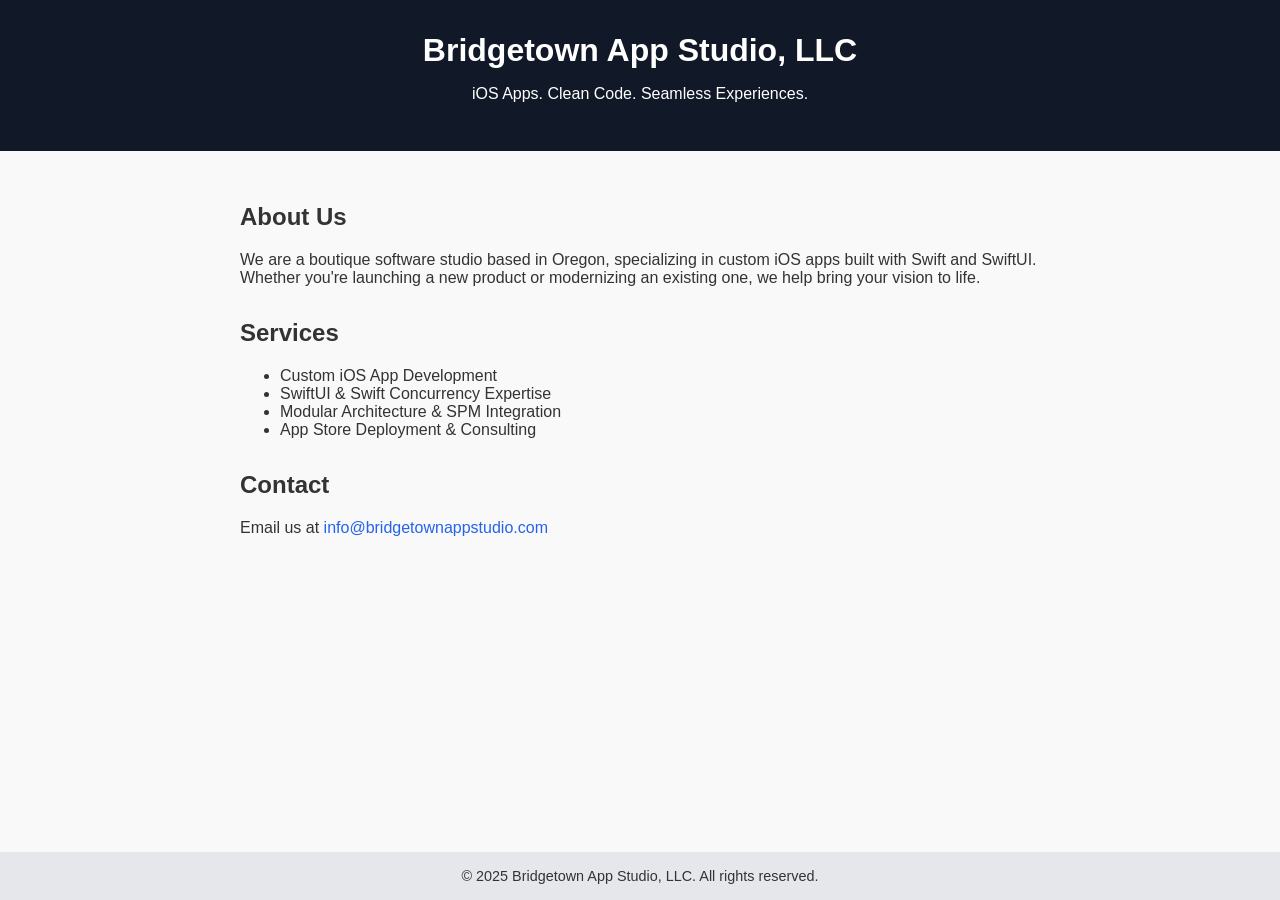
==== index.html @ f42e0892 "Update index.html" ====
<!DOCTYPE html>
<html lang="en">
<head>
  <meta charset="UTF-8" />
  <meta name="viewport" content="width=device-width, initial-scale=1.0"/>
  <title>Bridgetown App Studio</title>
  <style>
    body {
      margin: 0;
      font-family: -apple-system, BlinkMacSystemFont, "Segoe UI", Roboto, Oxygen, Ubuntu, Cantarell, "Open Sans", "Helvetica Neue", sans-serif;
      background: #f9f9f9;
      color: #333;
      display: flex;
      flex-direction: column;
      min-height: 100vh;
    }
    header {
      background: #111827;
      color: white;
      padding: 2rem 1rem;
      text-align: center;
    }
    header h1 {
      margin: 0;
      font-size: 2rem;
    }
    main {
      flex: 1;
      padding: 2rem 1rem;
      max-width: 800px;
      margin: auto;
    }
    section {
      margin-bottom: 2rem;
    }
    footer {
      text-align: center;
      padding: 1rem;
      background: #e5e7eb;
      font-size: 0.9rem;
    }
    a {
      color: #2563eb;
      text-decoration: none;
    }
    a:hover {
      text-decoration: underline;
    }
  </style>
</head>
<body>
  <header>
    <h1>Bridgetown App Studio, LLC</h1>
    <p>iOS Apps. Clean Code. Seamless Experiences.</p>
  </header>
  <main>
    <section>
      <h2>About Us</h2>
      <p>We are a boutique software studio based in Oregon, specializing in custom iOS apps built with Swift and SwiftUI. Whether you're launching a new product or modernizing an existing one, we help bring your vision to life.</p>
    </section>
    <section>
      <h2>Services</h2>
      <ul>
        <li>Custom iOS App Development</li>
        <li>SwiftUI & Swift Concurrency Expertise</li>
        <li>Modular Architecture & SPM Integration</li>
        <li>App Store Deployment & Consulting</li>
      </ul>
    </section>
    <section>
      <h2>Contact</h2>
      <p>Email us at <a href="mailto:info@bridgetownappstudio.com">info@bridgetownappstudio.com</a></p>
    </section>
  </main>
  <footer>
    &copy; 2025 Bridgetown App Studio, LLC. All rights reserved.
  </footer>
</body>
</html>
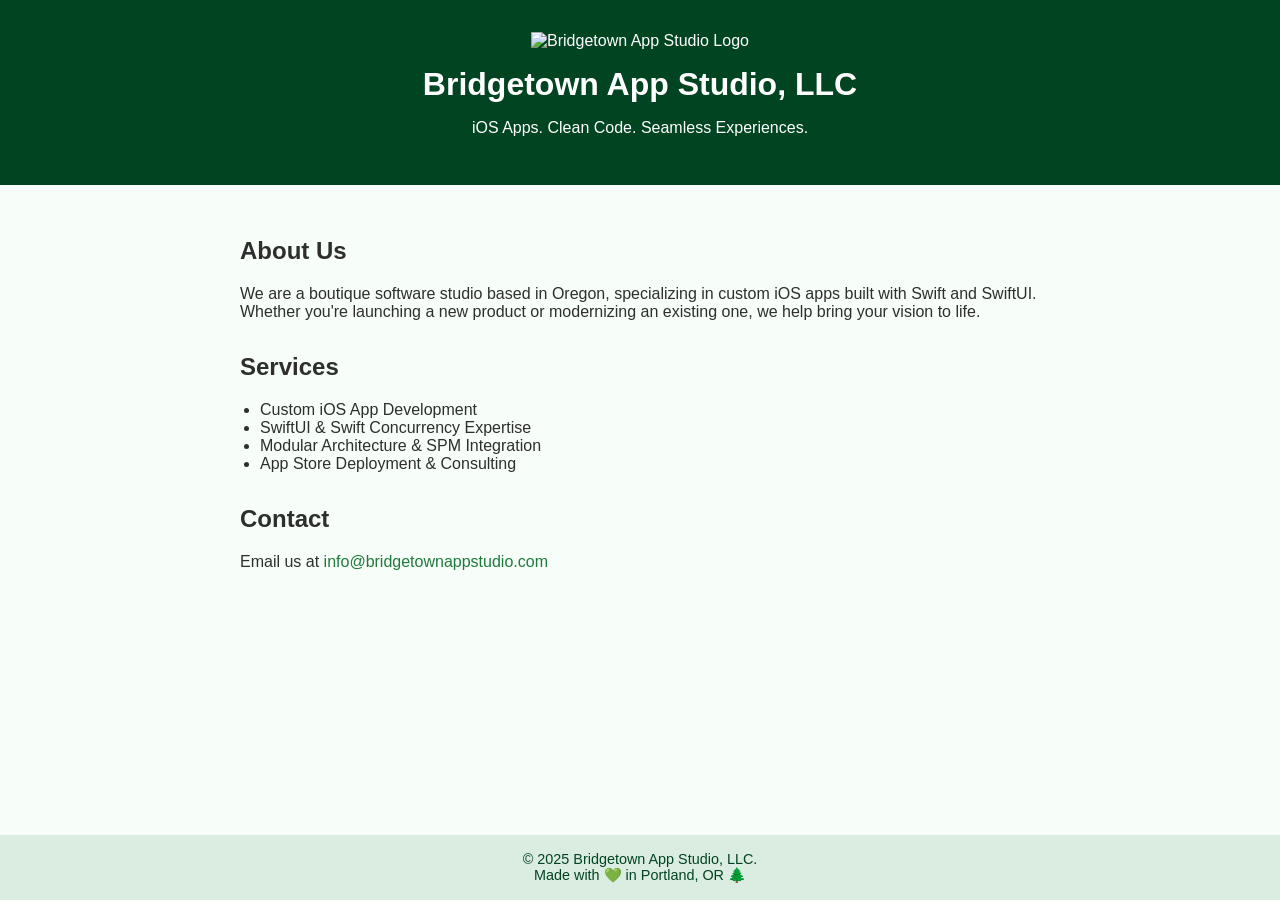
==== commit 8ff6502d: "Update index.html" ====
--- a/index.html
+++ b/index.html
@@ -5,44 +5,68 @@
   <meta name="viewport" content="width=device-width, initial-scale=1.0"/>
   <title>Bridgetown App Studio</title>
   <style>
+    :root {
+      --green-dark: #014421;
+      --green-light: #1f7a3d;
+      --text-color: #2e2e2e;
+      --bg-color: #f7fdf8;
+    }
+
     body {
       margin: 0;
       font-family: -apple-system, BlinkMacSystemFont, "Segoe UI", Roboto, Oxygen, Ubuntu, Cantarell, "Open Sans", "Helvetica Neue", sans-serif;
-      background: #f9f9f9;
-      color: #333;
+      background: var(--bg-color);
+      color: var(--text-color);
       display: flex;
       flex-direction: column;
       min-height: 100vh;
     }
+
     header {
-      background: #111827;
+      background: var(--green-dark);
       color: white;
       padding: 2rem 1rem;
       text-align: center;
     }
+
+    header img {
+      height: 64px;
+      margin-bottom: 1rem;
+    }
+
     header h1 {
       margin: 0;
       font-size: 2rem;
     }
+
     main {
       flex: 1;
       padding: 2rem 1rem;
       max-width: 800px;
       margin: auto;
     }
+
     section {
       margin-bottom: 2rem;
     }
+
+    ul {
+      padding-left: 1.25rem;
+    }
+
     footer {
       text-align: center;
       padding: 1rem;
-      background: #e5e7eb;
+      background: #dbece0;
       font-size: 0.9rem;
+      color: var(--green-dark);
     }
+
     a {
-      color: #2563eb;
+      color: var(--green-light);
       text-decoration: none;
     }
+
     a:hover {
       text-decoration: underline;
     }
@@ -50,14 +74,18 @@
 </head>
 <body>
   <header>
+    <!-- Replace logo.png with your actual file name -->
+    <img src="logo.png" alt="Bridgetown App Studio Logo" />
     <h1>Bridgetown App Studio, LLC</h1>
     <p>iOS Apps. Clean Code. Seamless Experiences.</p>
   </header>
+
   <main>
     <section>
       <h2>About Us</h2>
       <p>We are a boutique software studio based in Oregon, specializing in custom iOS apps built with Swift and SwiftUI. Whether you're launching a new product or modernizing an existing one, we help bring your vision to life.</p>
     </section>
+
     <section>
       <h2>Services</h2>
       <ul>
@@ -67,13 +95,16 @@
         <li>App Store Deployment & Consulting</li>
       </ul>
     </section>
+
     <section>
       <h2>Contact</h2>
       <p>Email us at <a href="mailto:info@bridgetownappstudio.com">info@bridgetownappstudio.com</a></p>
     </section>
   </main>
+
   <footer>
-    &copy; 2025 Bridgetown App Studio, LLC. All rights reserved.
+    &copy; 2025 Bridgetown App Studio, LLC.<br />
+    Made with 💚 in Portland, OR 🌲
   </footer>
 </body>
 </html>
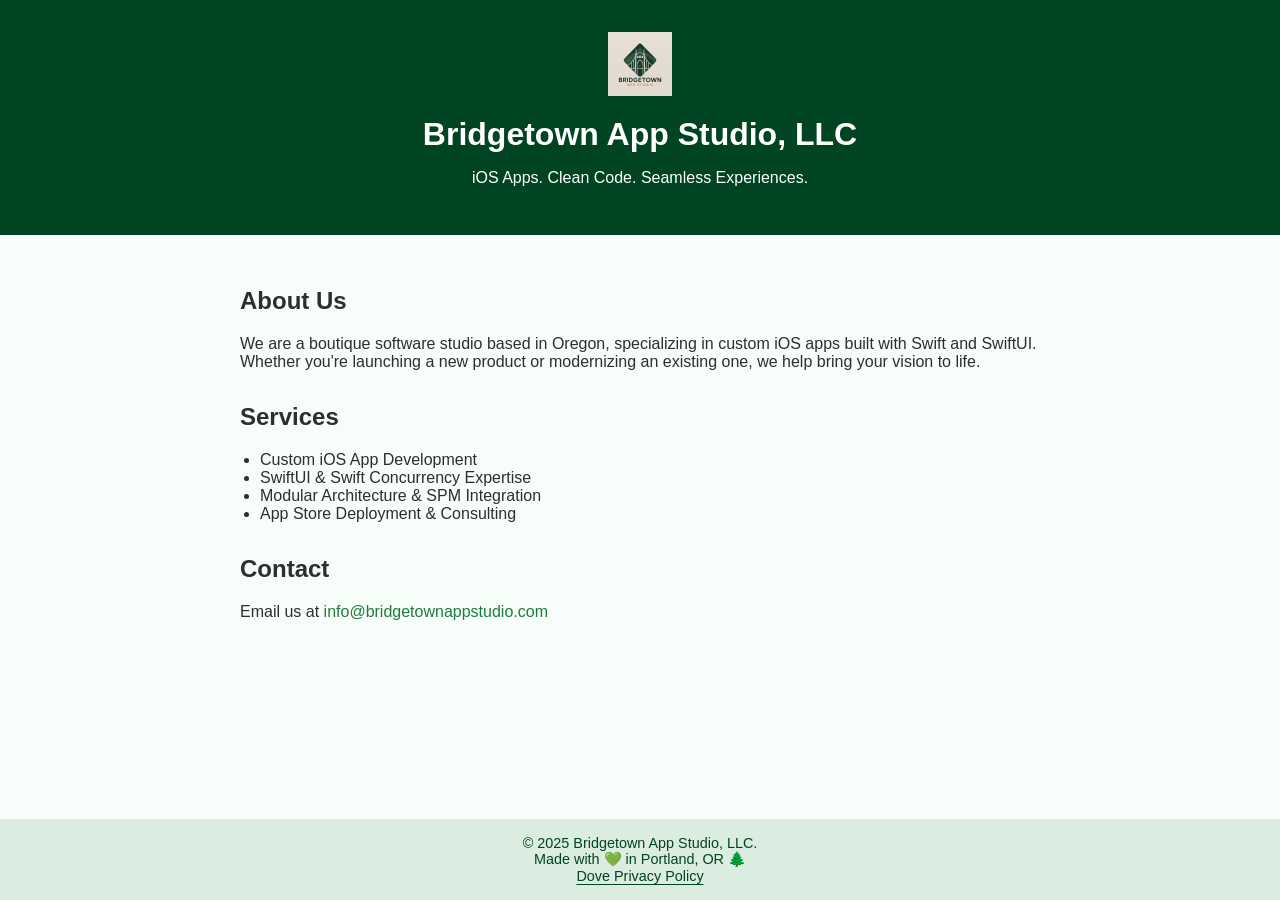
==== commit 341168b6: "Add Dove privacy policy" ====
--- a/index.html
+++ b/index.html
@@ -1,8 +1,9 @@
 <!DOCTYPE html>
 <html lang="en">
 <head>
-  <meta charset="UTF-8" />
-  <meta name="viewport" content="width=device-width, initial-scale=1.0"/>
+  <meta charset="UTF-8">
+  <meta name="viewport" content="width=device-width, initial-scale=1.0">
+  <link rel="icon" href="/logo.png">
   <title>Bridgetown App Studio</title>
   <style>
     :root {
@@ -70,12 +71,24 @@
     a:hover {
       text-decoration: underline;
     }
+
+    a:focus-visible {
+      outline: 3px solid #b8efc8;
+      outline-offset: 3px;
+      border-radius: 2px;
+    }
+
+    footer a {
+      color: var(--green-dark);
+      text-decoration: underline;
+      text-underline-offset: 0.18em;
+    }
   </style>
 </head>
 <body>
   <header>
     <!-- Replace logo.png with your actual file name -->
-    <img src="logo.png" alt="Bridgetown App Studio Logo" />
+    <img src="logo.png" alt="Bridgetown App Studio Logo">
     <h1>Bridgetown App Studio, LLC</h1>
     <p>iOS Apps. Clean Code. Seamless Experiences.</p>
   </header>
@@ -90,9 +103,9 @@
       <h2>Services</h2>
       <ul>
         <li>Custom iOS App Development</li>
-        <li>SwiftUI & Swift Concurrency Expertise</li>
-        <li>Modular Architecture & SPM Integration</li>
-        <li>App Store Deployment & Consulting</li>
+        <li>SwiftUI &amp; Swift Concurrency Expertise</li>
+        <li>Modular Architecture &amp; SPM Integration</li>
+        <li>App Store Deployment &amp; Consulting</li>
       </ul>
     </section>
 
@@ -103,8 +116,9 @@
   </main>
 
   <footer>
-    &copy; 2025 Bridgetown App Studio, LLC.<br />
-    Made with 💚 in Portland, OR 🌲
+    &copy; 2025 Bridgetown App Studio, LLC.<br>
+    Made with 💚 in Portland, OR 🌲<br>
+    <a href="/dove/privacy/">Dove Privacy Policy</a>
   </footer>
 </body>
 </html>
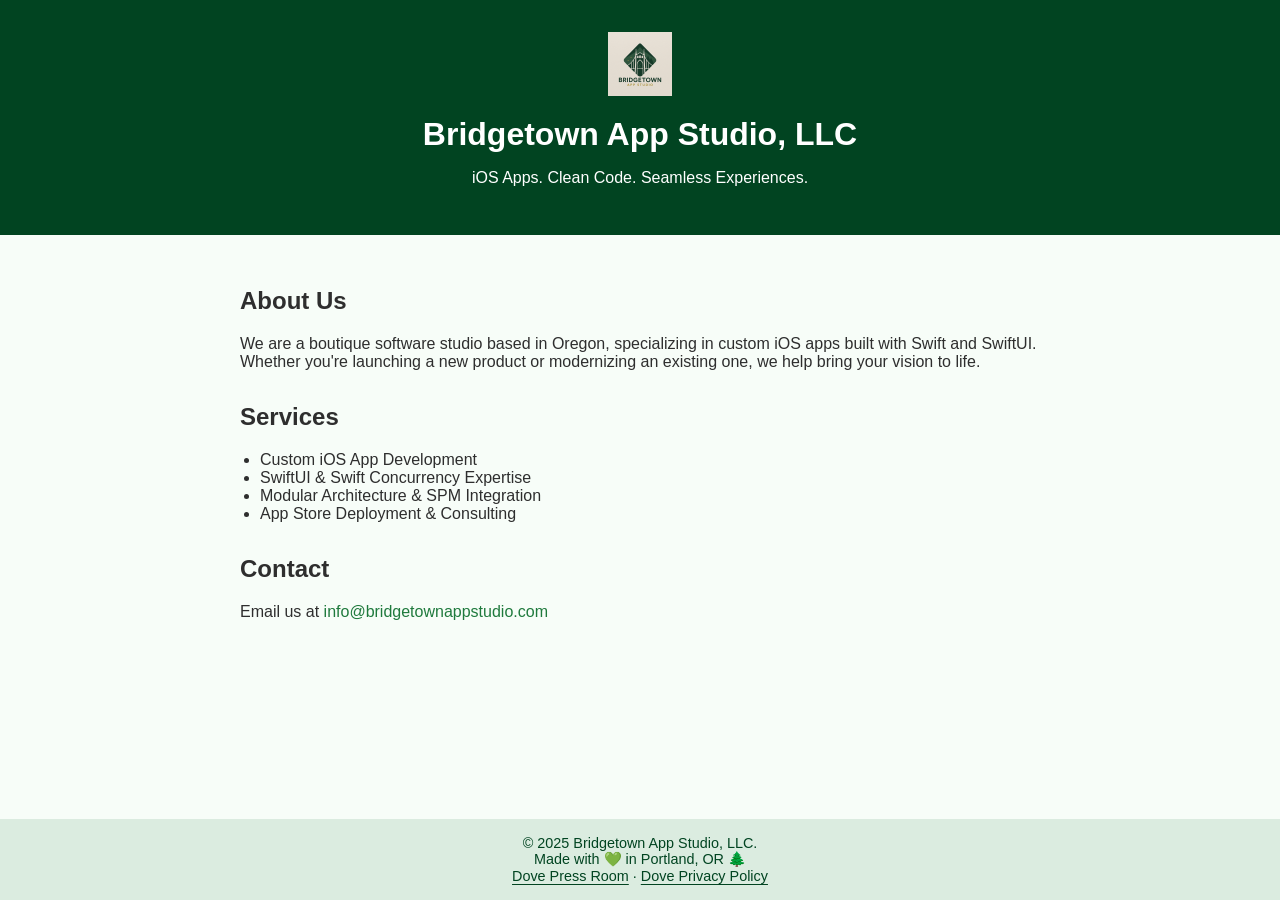
==== commit f12c80df: "Add Dove press room and public launch materials" ====
--- a/index.html
+++ b/index.html
@@ -118,6 +118,7 @@
   <footer>
     &copy; 2025 Bridgetown App Studio, LLC.<br>
     Made with 💚 in Portland, OR 🌲<br>
+    <a href="/dove/press/">Dove Press Room</a> ·
     <a href="/dove/privacy/">Dove Privacy Policy</a>
   </footer>
 </body>
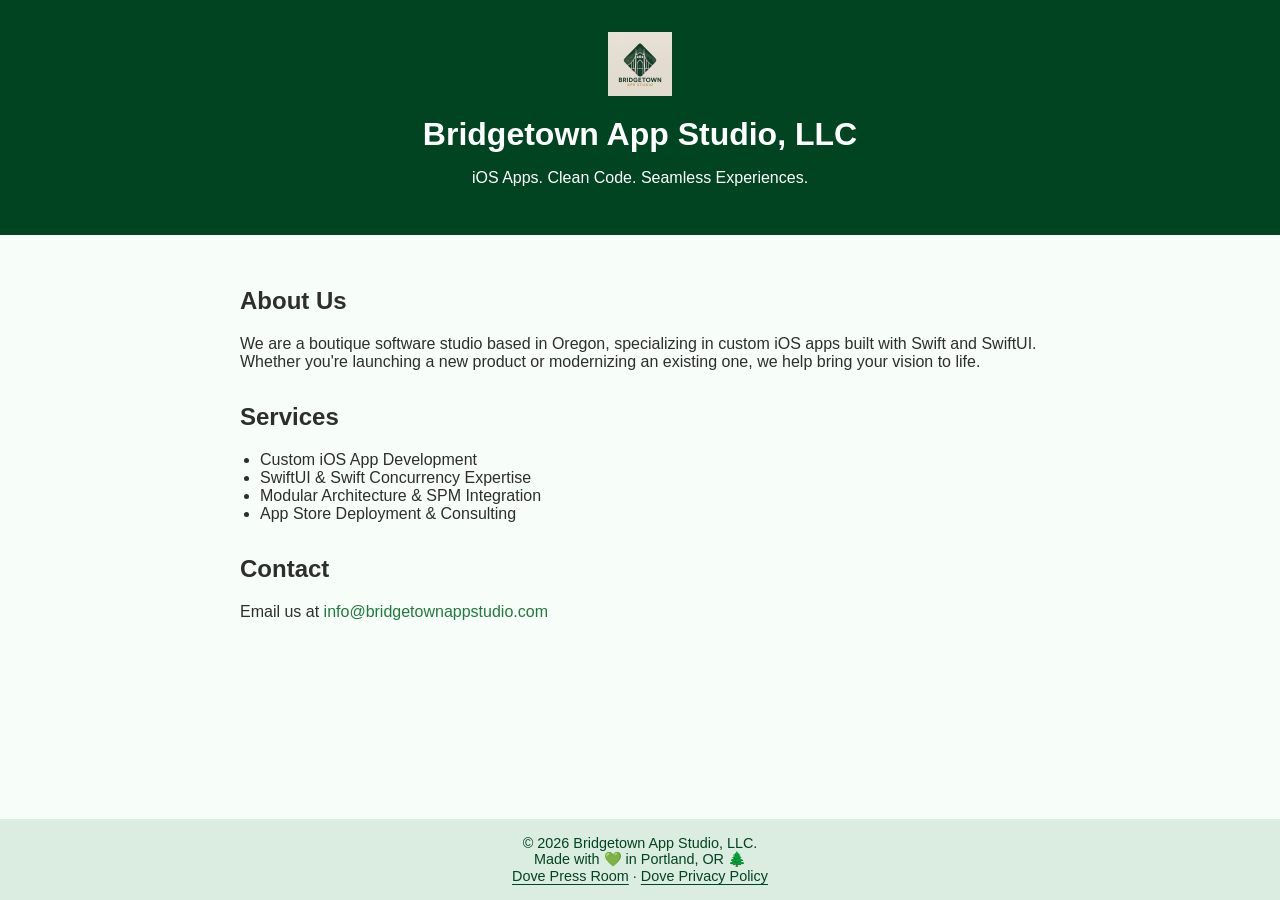
==== commit f85a5d92: "Update studio copyright footer to 2026" ====
--- a/index.html
+++ b/index.html
@@ -116,7 +116,7 @@
   </main>
 
   <footer>
-    &copy; 2025 Bridgetown App Studio, LLC.<br>
+    &copy; 2026 Bridgetown App Studio, LLC.<br>
     Made with 💚 in Portland, OR 🌲<br>
     <a href="/dove/press/">Dove Press Room</a> ·
     <a href="/dove/privacy/">Dove Privacy Policy</a>
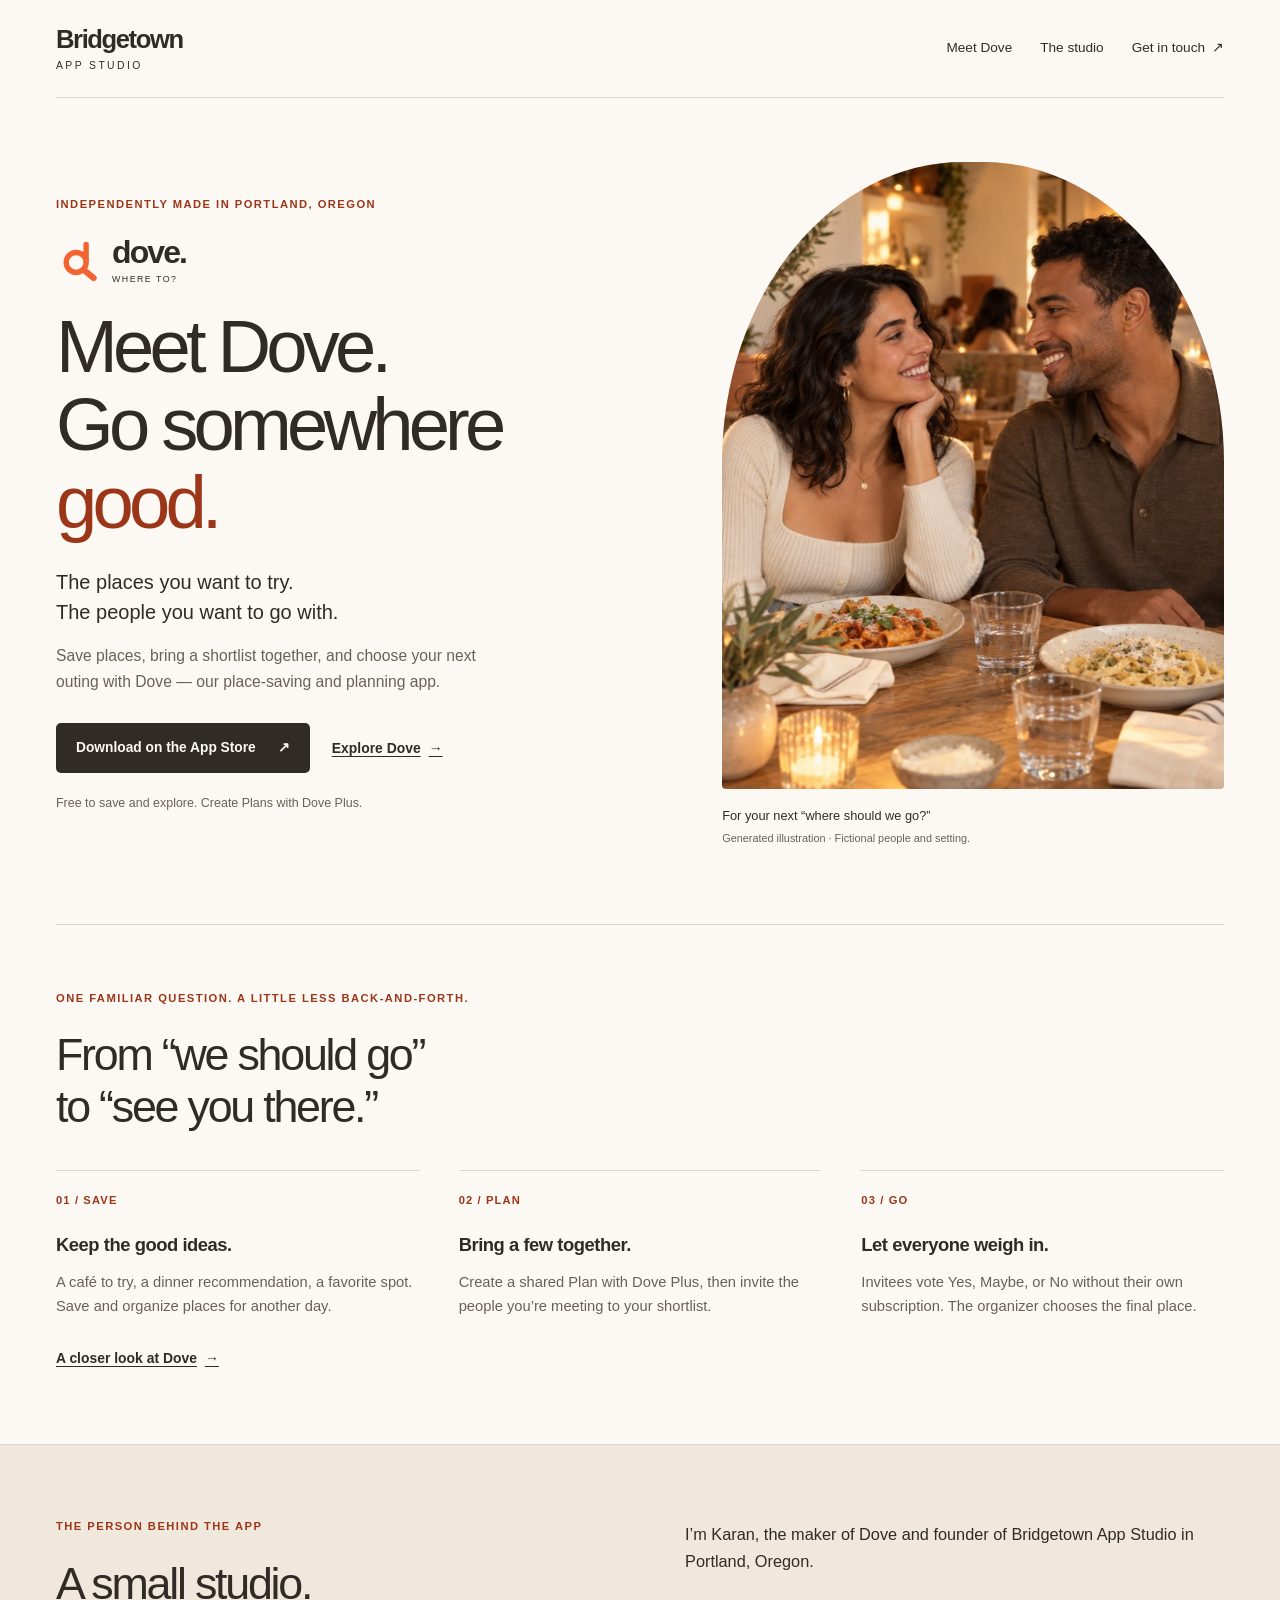
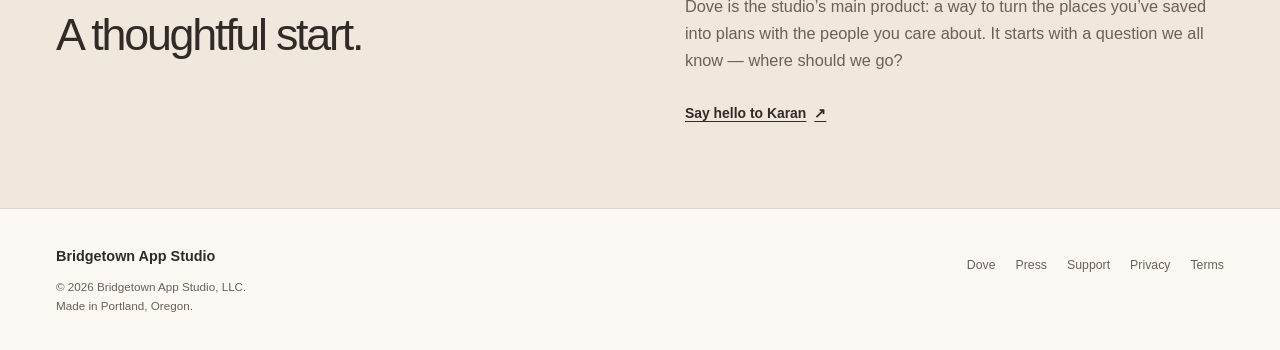
==== commit 7363e57e: "Center studio website on Dove and add product landing page" ====
--- a/index.html
+++ b/index.html
@@ -1,125 +1,52 @@
-<!DOCTYPE html>
+<!doctype html>
 <html lang="en">
 <head>
-  <meta charset="UTF-8">
-  <meta name="viewport" content="width=device-width, initial-scale=1.0">
-  <link rel="icon" href="/logo.png">
-  <title>Bridgetown App Studio</title>
-  <style>
-    :root {
-      --green-dark: #014421;
-      --green-light: #1f7a3d;
-      --text-color: #2e2e2e;
-      --bg-color: #f7fdf8;
-    }
-
-    body {
-      margin: 0;
-      font-family: -apple-system, BlinkMacSystemFont, "Segoe UI", Roboto, Oxygen, Ubuntu, Cantarell, "Open Sans", "Helvetica Neue", sans-serif;
-      background: var(--bg-color);
-      color: var(--text-color);
-      display: flex;
-      flex-direction: column;
-      min-height: 100vh;
-    }
-
-    header {
-      background: var(--green-dark);
-      color: white;
-      padding: 2rem 1rem;
-      text-align: center;
-    }
-
-    header img {
-      height: 64px;
-      margin-bottom: 1rem;
-    }
-
-    header h1 {
-      margin: 0;
-      font-size: 2rem;
-    }
-
-    main {
-      flex: 1;
-      padding: 2rem 1rem;
-      max-width: 800px;
-      margin: auto;
-    }
-
-    section {
-      margin-bottom: 2rem;
-    }
-
-    ul {
-      padding-left: 1.25rem;
-    }
-
-    footer {
-      text-align: center;
-      padding: 1rem;
-      background: #dbece0;
-      font-size: 0.9rem;
-      color: var(--green-dark);
-    }
-
-    a {
-      color: var(--green-light);
-      text-decoration: none;
-    }
-
-    a:hover {
-      text-decoration: underline;
-    }
-
-    a:focus-visible {
-      outline: 3px solid #b8efc8;
-      outline-offset: 3px;
-      border-radius: 2px;
-    }
-
-    footer a {
-      color: var(--green-dark);
-      text-decoration: underline;
-      text-underline-offset: 0.18em;
-    }
-  </style>
+  <meta charset="utf-8">
+  <meta name="viewport" content="width=device-width, initial-scale=1">
+  <meta name="description" content="Meet Dove, the place-saving and shared planning app from Karan at Bridgetown App Studio. Independently made in Portland, Oregon.">
+  <title>Bridgetown App Studio — Meet Dove</title>
+  <link rel="canonical" href="https://bridgetownappstudio.com/">
+  <meta property="og:type" content="website">
+  <meta property="og:title" content="Bridgetown App Studio — Meet Dove">
+  <meta property="og:description" content="Save the places. Make the plan. Meet Dove, independently made in Portland, Oregon.">
+  <meta property="og:url" content="https://bridgetownappstudio.com/">
+  <meta property="og:image" content="https://bridgetownappstudio.com/dove/press/assets/Dove-Header-v2.png">
+  <link rel="icon" href="/dove/assets/dove-mark.svg" type="image/svg+xml">
+  <link rel="stylesheet" href="/assets/site.css">
 </head>
 <body>
-  <header>
-    <!-- Replace logo.png with your actual file name -->
-    <img src="logo.png" alt="Bridgetown App Studio Logo">
-    <h1>Bridgetown App Studio, LLC</h1>
-    <p>iOS Apps. Clean Code. Seamless Experiences.</p>
+  <a class="skip-link" href="#main">Skip to content</a>
+  <header class="masthead wrap">
+    <a class="studio-brand" href="/" aria-label="Bridgetown App Studio home">Bridgetown<span>APP STUDIO</span></a>
+    <nav aria-label="Main navigation"><a href="/dove/">Meet Dove</a><a href="#studio">The studio</a><a href="mailto:info@bridgetownappstudio.com">Get in touch <span aria-hidden="true">↗</span></a></nav>
   </header>
-
-  <main>
-    <section>
-      <h2>About Us</h2>
-      <p>We are a boutique software studio based in Oregon, specializing in custom iOS apps built with Swift and SwiftUI. Whether you're launching a new product or modernizing an existing one, we help bring your vision to life.</p>
+  <main id="main" tabindex="-1">
+    <section class="hero wrap" aria-labelledby="hero-title">
+      <div class="hero-copy">
+        <p class="eyebrow">INDEPENDENTLY MADE IN PORTLAND, OREGON</p>
+        <a class="product-brand" href="/dove/" aria-label="Discover Dove"><img src="/dove/assets/dove-mark.svg" alt="" width="54" height="54"><span>dove.<small>WHERE TO?</small></span></a>
+        <h1 id="hero-title">Meet Dove.<br>Go somewhere<br><em>good.</em></h1>
+        <p class="lead">The places you want to try.<br>The people you want to go with.</p>
+        <p class="hero-description">Save places, bring a shortlist together, and choose your next outing with Dove — our place-saving and planning app.</p>
+        <div class="actions"><a class="button primary" href="https://apps.apple.com/us/app/dove-where-to/id6783623516">Download on the App Store <span aria-hidden="true">↗</span></a><a class="text-link" href="/dove/">Explore Dove <span aria-hidden="true">→</span></a></div>
+        <p class="fine-print">Free to save and explore. Create Plans with Dove Plus.</p>
+      </div>
+      <figure class="hero-art"><div class="photo-frame"><img src="/dove/assets/dining.jpg" alt="Illustration of a couple enjoying dinner together in a fictional restaurant." width="666" height="1000" fetchpriority="high"></div><figcaption>For your next “where should we go?”<span>Generated illustration · Fictional people and setting.</span></figcaption></figure>
     </section>
-
-    <section>
-      <h2>Services</h2>
-      <ul>
-        <li>Custom iOS App Development</li>
-        <li>SwiftUI &amp; Swift Concurrency Expertise</li>
-        <li>Modular Architecture &amp; SPM Integration</li>
-        <li>App Store Deployment &amp; Consulting</li>
-      </ul>
+    <section class="product-overview wrap" aria-labelledby="product-title">
+      <div class="section-heading"><p class="eyebrow">ONE FAMILIAR QUESTION. A LITTLE LESS BACK-AND-FORTH.</p><h2 id="product-title">From “we should go”<br>to “see you there.”</h2></div>
+      <ol class="steps">
+        <li><span class="step-number">01 / SAVE</span><h3>Keep the good ideas.</h3><p>A café to try, a dinner recommendation, a favorite spot. Save and organize places for another day.</p></li>
+        <li><span class="step-number">02 / PLAN</span><h3>Bring a few together.</h3><p>Create a shared Plan with Dove Plus, then invite the people you’re meeting to your shortlist.</p></li>
+        <li><span class="step-number">03 / GO</span><h3>Let everyone weigh in.</h3><p>Invitees vote Yes, Maybe, or No without their own subscription. The organizer chooses the final place.</p></li>
+      </ol>
+      <a class="text-link" href="/dove/">A closer look at Dove <span aria-hidden="true">→</span></a>
     </section>
-
-    <section>
-      <h2>Contact</h2>
-      <p>Email us at <a href="mailto:info@bridgetownappstudio.com">info@bridgetownappstudio.com</a></p>
-    </section>
+    <section id="studio" class="studio-section" aria-labelledby="studio-title"><div class="wrap studio-grid">
+      <div><p class="eyebrow">THE PERSON BEHIND THE APP</p><h2 id="studio-title">A small studio.<br>A thoughtful start.</h2></div>
+      <div class="studio-copy"><p>I’m Karan, the maker of Dove and founder of Bridgetown App Studio in Portland, Oregon.</p><p>Dove is the studio’s main product: a way to turn the places you’ve saved into plans with the people you care about. It starts with a question we all know — where should we go?</p><a class="text-link" href="mailto:info@bridgetownappstudio.com">Say hello to Karan <span aria-hidden="true">↗</span></a></div>
+    </div></section>
   </main>
-
-  <footer>
-    &copy; 2026 Bridgetown App Studio, LLC.<br>
-    Made with 💚 in Portland, OR 🌲<br>
-    <a href="/dove/press/">Dove Press Room</a> ·
-    <a href="/dove/privacy/">Dove Privacy Policy</a>
-  </footer>
+  <footer class="site-footer wrap"><div><a class="footer-studio" href="/">Bridgetown App Studio</a><p>© 2026 Bridgetown App Studio, LLC.<br>Made in Portland, Oregon.</p></div><nav aria-label="Footer navigation"><a href="/dove/">Dove</a><a href="/dove/press/">Press</a><a href="/dove/support/">Support</a><a href="/dove/privacy/">Privacy</a><a href="/dove/terms/">Terms</a></nav></footer>
 </body>
 </html>
--- a/assets/site.css
+++ b/assets/site.css
@@ -0,0 +1,158 @@
+:root {
+  color-scheme: light;
+  --cream: #fcf9f4;
+  --paper: #fffdfa;
+  --orange: #f26432;
+  --rust: #9c3618;
+  --ink: #302b27;
+  --muted: #6a6058;
+  --line: #ded6cc;
+  --peach: #f5e4d8;
+}
+
+* { box-sizing: border-box; }
+html { scroll-behavior: smooth; scroll-padding-top: 2rem; }
+body {
+  margin: 0;
+  background: var(--cream);
+  color: var(--ink);
+  font-family: "Avenir Next", Avenir, -apple-system, BlinkMacSystemFont, "Segoe UI", sans-serif;
+  font-size: 1rem;
+  line-height: 1.65;
+  -webkit-font-smoothing: antialiased;
+}
+h1, h2, h3, p, figure { margin: 0; }
+a { color: inherit; text-underline-offset: .25em; }
+a:hover { text-decoration-thickness: 2px; }
+a:focus-visible { outline: 3px solid var(--rust); outline-offset: 5px; border-radius: 2px; }
+img { display: block; max-width: 100%; height: auto; }
+main:focus { outline: none; }
+.wrap { width: min(1200px, calc(100% - 112px)); margin-inline: auto; }
+.skip-link { position: fixed; top: -100px; left: 16px; z-index: 20; padding: 12px 18px; background: var(--paper); }
+.skip-link:focus { top: 12px; }
+
+.masthead { display: flex; align-items: center; justify-content: space-between; gap: 24px; padding-block: 25px; border-bottom: 1px solid var(--line); }
+.studio-brand { font-size: 1.6rem; font-weight: 600; line-height: 1.1; letter-spacing: -.055em; text-decoration: none; }
+.studio-brand span { display: block; margin-top: 7px; font-size: .65rem; letter-spacing: .23em; font-weight: 500; }
+nav { display: flex; align-items: center; flex-wrap: wrap; gap: 28px; }
+nav a { display: inline-flex; align-items: center; min-height: 44px; gap: 7px; font-size: .85rem; text-decoration: none; }
+nav a:hover { text-decoration: underline; }
+.product-brand { display: inline-flex; align-items: center; gap: 8px; text-decoration: none; }
+.product-brand img { width: 48px; }
+.product-brand > span { font-size: 2rem; font-weight: 600; line-height: 1; letter-spacing: -.06em; }
+.product-brand small { display: block; margin-top: 7px; font-size: .55rem; font-weight: 500; letter-spacing: .17em; }
+
+.hero { display: grid; grid-template-columns: 1.2fr 1fr; align-items: center; gap: 64px; padding-block: 64px 76px; }
+.eyebrow { margin-bottom: 22px; font-size: .7rem; font-weight: 700; letter-spacing: .13em; color: var(--rust); }
+.hero .product-brand { margin-bottom: 24px; }
+h1 { font-size: clamp(3.5rem, 5.8vw, 5.4rem); font-weight: 500; line-height: 1.05; letter-spacing: -.065em; }
+h1 em { color: var(--rust); font-style: normal; }
+.lead { max-width: 490px; margin-top: 25px; font-size: 1.25rem; line-height: 1.5; }
+.hero-description { max-width: 465px; margin-top: 16px; color: var(--muted); font-size: .98rem; }
+.actions { display: flex; align-items: center; flex-wrap: wrap; gap: 22px; margin-top: 29px; }
+.button { display: inline-flex; align-items: center; justify-content: center; gap: 22px; min-height: 50px; padding: 13px 20px; border-radius: 5px; font-size: .86rem; font-weight: 600; text-decoration: none; text-align: center; }
+.primary { color: var(--cream); background: var(--ink); }
+.primary:hover { background: var(--rust); }
+.text-link { display: inline-flex; align-items: center; gap: 8px; min-height: 44px; font-size: .87rem; font-weight: 600; }
+.fine-print { margin-top: 20px; font-size: .78rem; color: var(--muted); }
+.pronunciation { margin-top: 12px; font-size: .75rem; color: var(--muted); }
+.photo-frame { overflow: hidden; aspect-ratio: 4 / 5; border-radius: 48% 48% 4px 4px; background: var(--peach); }
+.photo-frame img { width: 100%; height: 100%; object-fit: cover; object-position: 50% 40%; }
+.hero-art figcaption { margin-top: 16px; font-size: .8rem; }
+.hero-art figcaption span { display: block; margin-top: 4px; color: var(--muted); font-size: .68rem; }
+
+h2 { font-size: clamp(2rem, 3.5vw, 3.1rem); font-weight: 500; line-height: 1.15; letter-spacing: -.05em; }
+h3 { font-size: 1.15rem; font-weight: 600; line-height: 1.4; letter-spacing: -.025em; }
+.product-overview { padding-block: 64px; border-top: 1px solid var(--line); }
+.section-heading > p:not(.eyebrow) { max-width: 530px; margin-top: 22px; color: var(--muted); }
+.steps { display: grid; grid-template-columns: repeat(3, minmax(0, 1fr)); gap: 40px; margin: 38px 0 18px; padding: 0; list-style: none; }
+.steps li { padding-top: 20px; border-top: 1px solid var(--line); }
+.step-number { display: block; margin-bottom: 22px; color: var(--rust); font-size: .7rem; font-weight: 600; letter-spacing: .1em; }
+.steps h3 { margin-bottom: 12px; }
+.steps p { color: var(--muted); font-size: .92rem; }
+.studio-section { padding-block: 72px; background: #f0e8dd; border-block: 1px solid var(--line); }
+.studio-grid { display: grid; grid-template-columns: 1fr 1fr; gap: 90px; }
+.studio-copy { padding-top: 4px; font-size: 1.02rem; }
+.studio-copy p + p { margin-top: 18px; color: var(--muted); }
+.studio-copy .text-link { margin-top: 18px; }
+
+.product-hero h1 { font-size: clamp(3.3rem, 5.3vw, 5rem); }
+.product-art { margin-block: 0 64px; }
+.product-art > img { width: 100%; border: 1px solid var(--line); border-radius: 6px; }
+.product-art figcaption { max-width: 800px; margin-top: 14px; color: var(--muted); font-size: .73rem; }
+.plus-section { padding-block: 64px; border-block: 1px solid var(--line); }
+.access-grid { display: grid; grid-template-columns: 1fr 1fr; gap: 24px; margin-top: 36px; }
+.access-option { padding: 32px; border: 1px solid var(--line); border-radius: 6px; background: var(--paper); }
+.access-option .eyebrow { margin-bottom: 14px; }
+.access-option h3 { font-size: 1.4rem; font-weight: 500; }
+.access-option ul { padding-left: 20px; margin-block: 24px; }
+.access-option li + li { margin-top: 10px; }
+.access-option > p:last-child { color: var(--muted); font-size: .86rem; }
+.plus-option { background: var(--peach); border-top: 3px solid var(--orange); padding-top: 30px; }
+.subscription-note { max-width: 880px; margin-top: 24px; font-size: .8rem; color: var(--muted); }
+.details-section { display: grid; grid-template-columns: .9fr 1.1fr; gap: 80px; padding-block: 72px; }
+.details-list { margin: 0; }
+.details-list > div { padding-bottom: 24px; }
+.details-list > div + div { padding-top: 24px; border-top: 1px solid var(--line); }
+.details-list dt { font-size: 1.05rem; font-weight: 600; margin-bottom: 10px; letter-spacing: -.02em; }
+.details-list dd { margin: 0; color: var(--muted); font-size: .92rem; }
+.download-section { padding-block: 64px; background: var(--peach); border-block: 1px solid var(--line); text-align: center; }
+.download-section p:not(.eyebrow) { margin-block: 20px 26px; }
+.site-footer { display: flex; justify-content: space-between; gap: 30px; padding-block: 34px; color: var(--muted); }
+.footer-studio { font-size: .9rem; font-weight: 600; color: var(--ink); text-decoration: none; }
+.site-footer p { margin-top: 8px; font-size: .73rem; }
+.site-footer nav { align-content: start; gap: 20px; }
+.site-footer nav a { font-size: .77rem; }
+
+@media (max-width: 1000px) {
+  .wrap { width: calc(100% - 64px); }
+  .hero { gap: 36px; padding-top: 48px; }
+  .steps { gap: 25px; }
+  .studio-grid, .details-section { gap: 45px; }
+  .actions { gap: 12px; }
+  .site-footer { flex-wrap: wrap; }
+}
+@media (max-width: 720px) {
+  .wrap { width: calc(100% - 40px); }
+  .masthead { align-items: flex-start; flex-wrap: wrap; gap: 18px; padding-block: 20px 14px; }
+  .masthead nav { width: 100%; gap: 12px 24px; justify-content: space-between; }
+  nav a { font-size: .8rem; }
+  .hero { grid-template-columns: 1fr; gap: 32px; padding-block: 40px 48px; }
+  h1 { font-size: clamp(3rem, 11vw, 4.6rem); }
+  .product-hero h1 { font-size: clamp(2.75rem, 10.4vw, 4.6rem); }
+  .eyebrow { font-size: .65rem; margin-bottom: 20px; }
+  .hero .product-brand { margin-bottom: 20px; }
+  .lead { font-size: 1.15rem; }
+  .hero-description { font-size: .95rem; }
+  .hero-art { width: 100%; max-width: 460px; justify-self: center; }
+  .photo-frame { aspect-ratio: 1; }
+  .photo-frame img { object-position: 50% 37%; }
+  .product-overview, .plus-section { padding-block: 46px; }
+  .steps { grid-template-columns: 1fr; gap: 28px; margin-top: 30px; }
+  .step-number { margin-bottom: 12px; }
+  .steps h3 { margin-bottom: 8px; }
+  .studio-section { padding-block: 46px; }
+  .studio-grid, .details-section { grid-template-columns: 1fr; gap: 28px; }
+  .studio-copy { font-size: .96rem; }
+  .product-art { margin-bottom: 42px; }
+  .access-grid { grid-template-columns: 1fr; gap: 18px; }
+  .access-option { padding: 25px; }
+  .plus-option { padding-top: 23px; }
+  .details-section { padding-block: 46px; }
+  .details-list > div:last-child { padding-bottom: 0; }
+  .download-section { padding-block: 48px; }
+  .site-footer { flex-direction: column; gap: 16px; padding-block: 28px; }
+  .site-footer nav { gap: 8px 20px; }
+}
+@media (prefers-reduced-motion: reduce) {
+  html { scroll-behavior: auto; }
+}
+@media print {
+  body { background: white; }
+  .skip-link, .masthead nav, .actions, .download-section, .site-footer nav { display: none; }
+  .wrap { width: 100%; }
+  .hero { padding-block: 20px; }
+  .hero-art { max-width: 250px; }
+  .product-overview, .plus-section, .studio-section, .details-section { padding-block: 25px; }
+  .steps li, .access-option { break-inside: avoid; }
+}
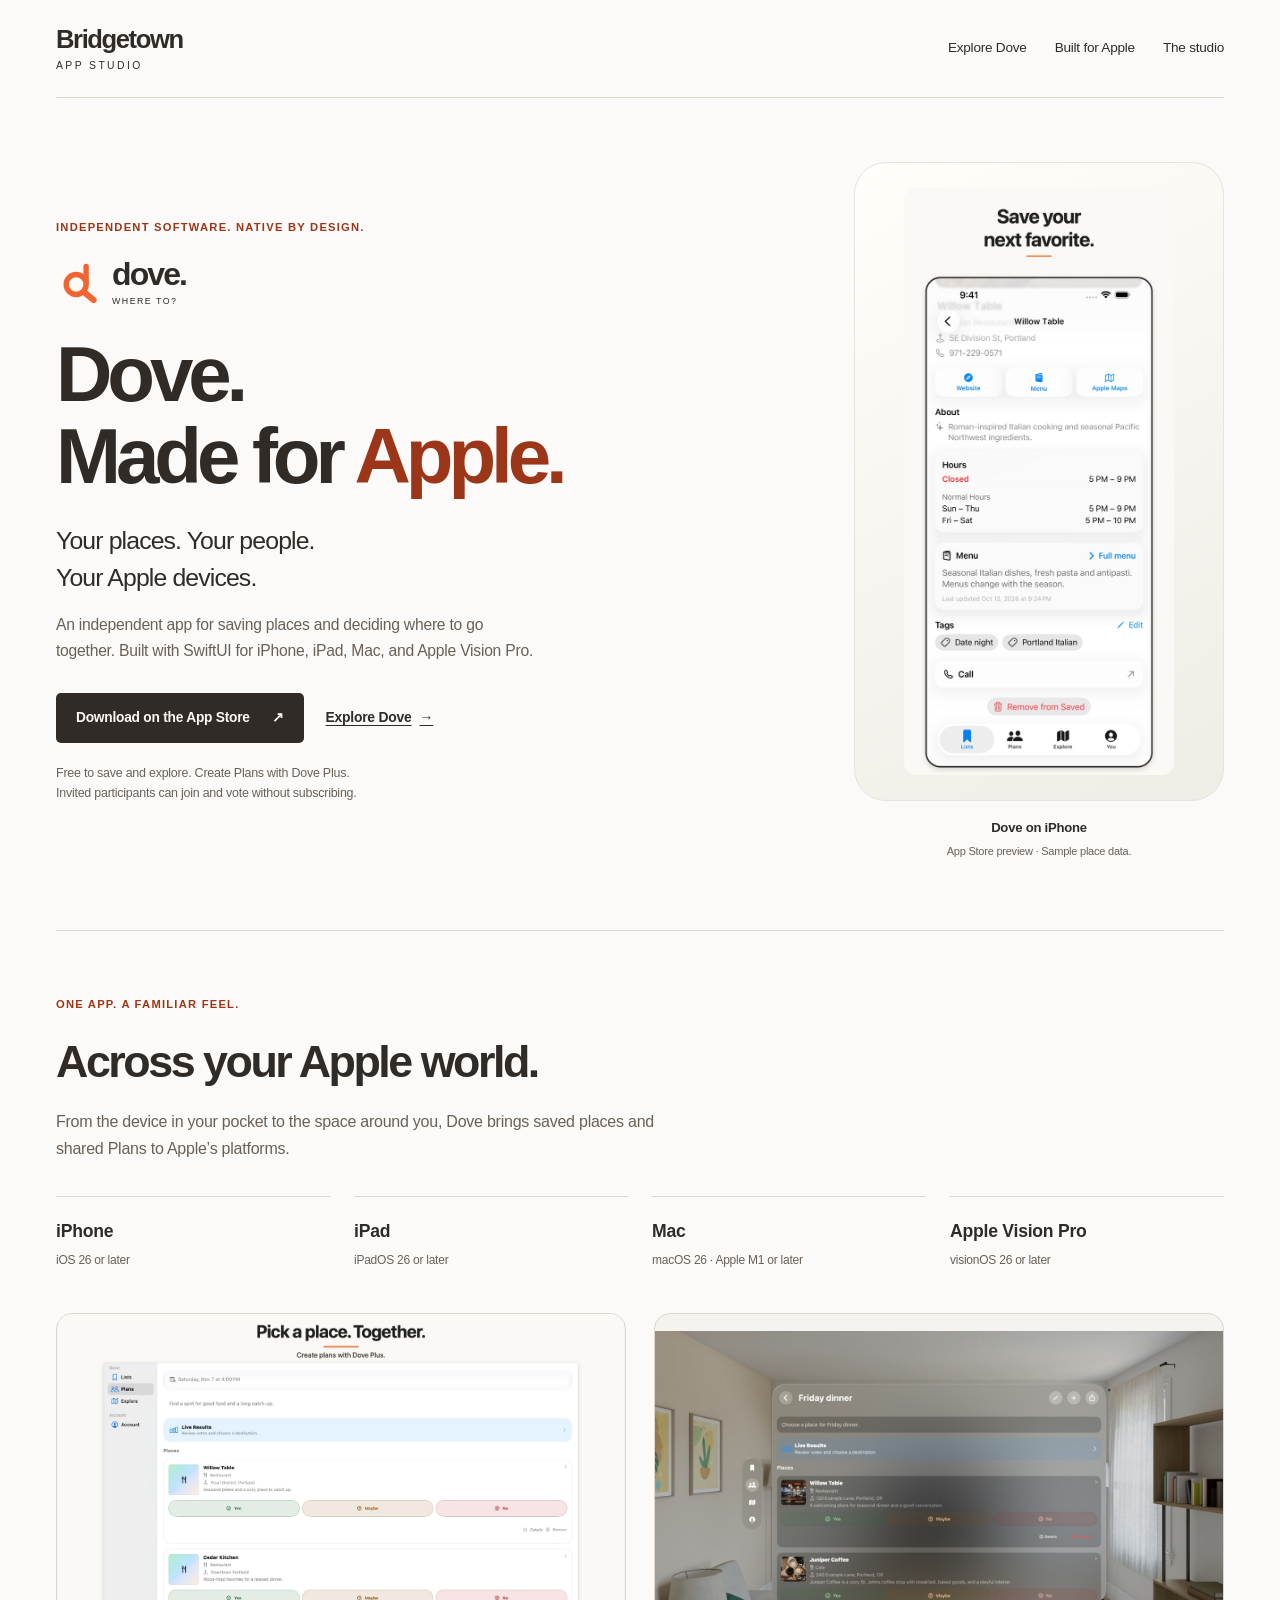
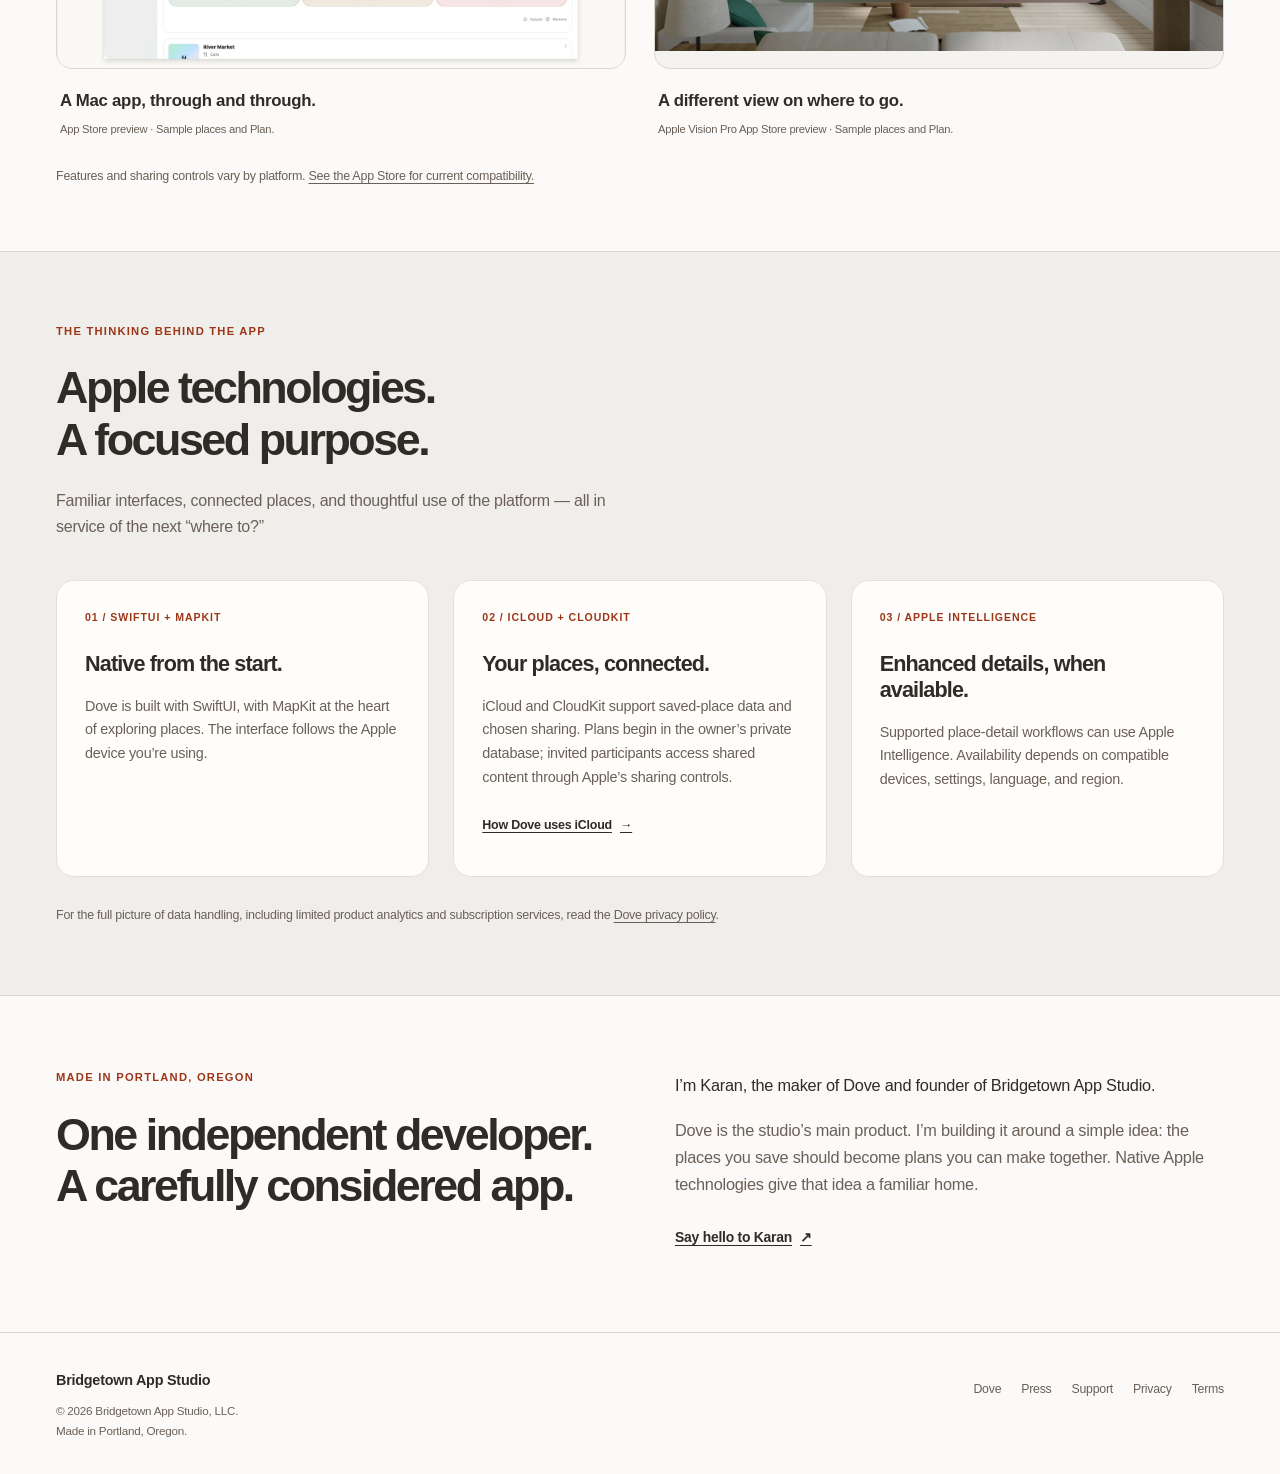
==== commit 8d4fe207: "Give studio homepage a native Apple product and platform story" ====
--- a/index.html
+++ b/index.html
@@ -3,48 +3,69 @@
 <head>
   <meta charset="utf-8">
   <meta name="viewport" content="width=device-width, initial-scale=1">
-  <meta name="description" content="Meet Dove, the place-saving and shared planning app from Karan at Bridgetown App Studio. Independently made in Portland, Oregon.">
-  <title>Bridgetown App Studio — Meet Dove</title>
+  <meta name="description" content="Dove, independently made by Karan at Bridgetown App Studio. A SwiftUI app for saving places and planning together on iPhone, iPad, Mac, and Apple Vision Pro.">
+  <title>Bridgetown App Studio — Dove, made for Apple</title>
   <link rel="canonical" href="https://bridgetownappstudio.com/">
   <meta property="og:type" content="website">
-  <meta property="og:title" content="Bridgetown App Studio — Meet Dove">
-  <meta property="og:description" content="Save the places. Make the plan. Meet Dove, independently made in Portland, Oregon.">
+  <meta property="og:title" content="Bridgetown App Studio — Dove, made for Apple">
+  <meta property="og:description" content="Independent software. Native by design. Meet Dove for iPhone, iPad, Mac, and Apple Vision Pro.">
   <meta property="og:url" content="https://bridgetownappstudio.com/">
-  <meta property="og:image" content="https://bridgetownappstudio.com/dove/press/assets/Dove-Header-v2.png">
+  <meta property="og:image" content="https://bridgetownappstudio.com/assets/dove/mac-app-store.jpg">
   <link rel="icon" href="/dove/assets/dove-mark.svg" type="image/svg+xml">
   <link rel="stylesheet" href="/assets/site.css">
+  <link rel="stylesheet" href="/assets/studio.css">
 </head>
-<body>
+<body class="studio-home">
   <a class="skip-link" href="#main">Skip to content</a>
   <header class="masthead wrap">
     <a class="studio-brand" href="/" aria-label="Bridgetown App Studio home">Bridgetown<span>APP STUDIO</span></a>
-    <nav aria-label="Main navigation"><a href="/dove/">Meet Dove</a><a href="#studio">The studio</a><a href="mailto:info@bridgetownappstudio.com">Get in touch <span aria-hidden="true">↗</span></a></nav>
+    <nav aria-label="Main navigation"><a href="/dove/">Explore Dove</a><a href="#built-for-apple">Built for Apple</a><a href="#studio">The studio</a></nav>
   </header>
   <main id="main" tabindex="-1">
-    <section class="hero wrap" aria-labelledby="hero-title">
-      <div class="hero-copy">
-        <p class="eyebrow">INDEPENDENTLY MADE IN PORTLAND, OREGON</p>
+    <section class="studio-product-hero wrap" aria-labelledby="hero-title">
+      <div class="studio-product-copy">
+        <p class="eyebrow">INDEPENDENT SOFTWARE. NATIVE BY DESIGN.</p>
         <a class="product-brand" href="/dove/" aria-label="Discover Dove"><img src="/dove/assets/dove-mark.svg" alt="" width="54" height="54"><span>dove.<small>WHERE TO?</small></span></a>
-        <h1 id="hero-title">Meet Dove.<br>Go somewhere<br><em>good.</em></h1>
-        <p class="lead">The places you want to try.<br>The people you want to go with.</p>
-        <p class="hero-description">Save places, bring a shortlist together, and choose your next outing with Dove — our place-saving and planning app.</p>
+        <h1 id="hero-title">Dove.<br>Made for <em>Apple.</em></h1>
+        <p class="lead">Your places. Your people.<br>Your Apple devices.</p>
+        <p class="hero-description">An independent app for saving places and deciding where to go together. Built with SwiftUI for iPhone, iPad, Mac, and Apple Vision Pro.</p>
         <div class="actions"><a class="button primary" href="https://apps.apple.com/us/app/dove-where-to/id6783623516">Download on the App Store <span aria-hidden="true">↗</span></a><a class="text-link" href="/dove/">Explore Dove <span aria-hidden="true">→</span></a></div>
-        <p class="fine-print">Free to save and explore. Create Plans with Dove Plus.</p>
+        <p class="fine-print">Free to save and explore. Create Plans with Dove Plus.<br>Invited participants can join and vote without subscribing.</p>
       </div>
-      <figure class="hero-art"><div class="photo-frame"><img src="/dove/assets/dining.jpg" alt="Illustration of a couple enjoying dinner together in a fictional restaurant." width="666" height="1000" fetchpriority="high"></div><figcaption>For your next “where should we go?”<span>Generated illustration · Fictional people and setting.</span></figcaption></figure>
+      <figure class="studio-app-preview">
+        <div class="preview-surface"><img src="/assets/dove/phone-app-store.jpg" alt="Dove App Store preview on iPhone: a saved place with website, menu, Apple Maps, hours, and tags." width="604" height="1313" fetchpriority="high"></div>
+        <figcaption>Dove on iPhone <span>App Store preview · Sample place data.</span></figcaption>
+      </figure>
     </section>
-    <section class="product-overview wrap" aria-labelledby="product-title">
-      <div class="section-heading"><p class="eyebrow">ONE FAMILIAR QUESTION. A LITTLE LESS BACK-AND-FORTH.</p><h2 id="product-title">From “we should go”<br>to “see you there.”</h2></div>
-      <ol class="steps">
-        <li><span class="step-number">01 / SAVE</span><h3>Keep the good ideas.</h3><p>A café to try, a dinner recommendation, a favorite spot. Save and organize places for another day.</p></li>
-        <li><span class="step-number">02 / PLAN</span><h3>Bring a few together.</h3><p>Create a shared Plan with Dove Plus, then invite the people you’re meeting to your shortlist.</p></li>
-        <li><span class="step-number">03 / GO</span><h3>Let everyone weigh in.</h3><p>Invitees vote Yes, Maybe, or No without their own subscription. The organizer chooses the final place.</p></li>
-      </ol>
-      <a class="text-link" href="/dove/">A closer look at Dove <span aria-hidden="true">→</span></a>
+
+    <section class="platform-section wrap" aria-labelledby="platform-title">
+      <div class="platform-intro"><p class="eyebrow">ONE APP. A FAMILIAR FEEL.</p><h2 id="platform-title">Across your Apple world.</h2><p>From the device in your pocket to the space around you, Dove brings saved places and shared Plans to Apple’s platforms.</p></div>
+      <ul class="platform-list" aria-label="Platform requirements">
+        <li><strong>iPhone</strong><span>iOS 26 or later</span></li>
+        <li><strong>iPad</strong><span>iPadOS 26 or later</span></li>
+        <li><strong>Mac</strong><span>macOS 26 · Apple M1 or later</span></li>
+        <li><strong>Apple Vision Pro</strong><span>visionOS 26 or later</span></li>
+      </ul>
+      <div class="platform-previews">
+        <figure><img src="/assets/dove/mac-app-store.jpg" alt="Dove App Store preview on Mac: a shared Plan in a sidebar-based window, with Yes, Maybe, and No responses for sample places." width="1400" height="875" loading="lazy"><figcaption><strong>A Mac app, through and through.</strong><span>App Store preview · Sample places and Plan.</span></figcaption></figure>
+        <figure><img src="/assets/dove/vision-app-store.jpg" alt="Dove App Store preview on Apple Vision Pro: a shared Plan in a floating window in a room, showing sample places and voting controls." width="1400" height="788" loading="lazy"><figcaption><strong>A different view on where to go.</strong><span>Apple Vision Pro App Store preview · Sample places and Plan.</span></figcaption></figure>
+      </div>
+      <p class="platform-note">Features and sharing controls vary by platform. <a href="https://apps.apple.com/us/app/dove-where-to/id6783623516">See the App Store for current compatibility.</a></p>
     </section>
+
+    <section id="built-for-apple" class="technology-section" aria-labelledby="technology-title"><div class="wrap">
+      <div class="technology-heading"><p class="eyebrow">THE THINKING BEHIND THE APP</p><h2 id="technology-title">Apple technologies.<br>A focused purpose.</h2><p>Familiar interfaces, connected places, and thoughtful use of the platform — all in service of the next “where to?”</p></div>
+      <div class="technology-grid">
+        <article class="technology-card"><span class="technology-label">01 / SWIFTUI + MAPKIT</span><h3>Native from the start.</h3><p>Dove is built with SwiftUI, with MapKit at the heart of exploring places. The interface follows the Apple device you’re using.</p></article>
+        <article class="technology-card"><span class="technology-label">02 / ICLOUD + CLOUDKIT</span><h3>Your places, connected.</h3><p>iCloud and CloudKit support saved-place data and chosen sharing. Plans begin in the owner’s private database; invited participants access shared content through Apple’s sharing controls.</p><a class="text-link" href="/dove/privacy/#icloud">How Dove uses iCloud <span aria-hidden="true">→</span></a></article>
+        <article class="technology-card"><span class="technology-label">03 / APPLE INTELLIGENCE</span><h3>Enhanced details, when available.</h3><p>Supported place-detail workflows can use Apple Intelligence. Availability depends on compatible devices, settings, language, and region.</p></article>
+      </div>
+      <p class="technology-note">For the full picture of data handling, including limited product analytics and subscription services, read the <a href="/dove/privacy/">Dove privacy policy</a>.</p>
+    </div></section>
+
     <section id="studio" class="studio-section" aria-labelledby="studio-title"><div class="wrap studio-grid">
-      <div><p class="eyebrow">THE PERSON BEHIND THE APP</p><h2 id="studio-title">A small studio.<br>A thoughtful start.</h2></div>
-      <div class="studio-copy"><p>I’m Karan, the maker of Dove and founder of Bridgetown App Studio in Portland, Oregon.</p><p>Dove is the studio’s main product: a way to turn the places you’ve saved into plans with the people you care about. It starts with a question we all know — where should we go?</p><a class="text-link" href="mailto:info@bridgetownappstudio.com">Say hello to Karan <span aria-hidden="true">↗</span></a></div>
+      <div><p class="eyebrow">MADE IN PORTLAND, OREGON</p><h2 id="studio-title">One independent developer.<br>A carefully considered app.</h2></div>
+      <div class="studio-copy"><p>I’m Karan, the maker of Dove and founder of Bridgetown App Studio.</p><p>Dove is the studio’s main product. I’m building it around a simple idea: the places you save should become plans you can make together. Native Apple technologies give that idea a familiar home.</p><a class="text-link" href="mailto:info@bridgetownappstudio.com">Say hello to Karan <span aria-hidden="true">↗</span></a></div>
     </div></section>
   </main>
   <footer class="site-footer wrap"><div><a class="footer-studio" href="/">Bridgetown App Studio</a><p>© 2026 Bridgetown App Studio, LLC.<br>Made in Portland, Oregon.</p></div><nav aria-label="Footer navigation"><a href="/dove/">Dove</a><a href="/dove/press/">Press</a><a href="/dove/support/">Support</a><a href="/dove/privacy/">Privacy</a><a href="/dove/terms/">Terms</a></nav></footer>
--- a/assets/studio.css
+++ b/assets/studio.css
@@ -0,0 +1,90 @@
+/* Studio-only presentation. Dove's consumer page keeps its own visual story. */
+.studio-home {
+  background: #fbfaf8;
+  font-family: -apple-system, BlinkMacSystemFont, "SF Pro Display", "Helvetica Neue", sans-serif;
+  letter-spacing: -.015em;
+}
+.studio-home .eyebrow { letter-spacing: .11em; }
+.studio-product-hero {
+  display: grid;
+  grid-template-columns: 1.25fr .75fr;
+  align-items: center;
+  gap: 80px;
+  padding-block: 64px 70px;
+}
+.studio-product-copy .product-brand { margin-bottom: 28px; }
+.studio-product-copy h1 {
+  font-size: clamp(3.4rem, 6.1vw, 5.6rem);
+  font-weight: 650;
+  line-height: 1.04;
+  letter-spacing: -.065em;
+}
+.studio-product-copy h1 em { color: var(--rust); }
+.studio-product-copy .lead { font-size: 1.55rem; font-weight: 500; letter-spacing: -.035em; }
+.studio-product-copy .hero-description { max-width: 490px; }
+.studio-app-preview { max-width: 370px; justify-self: end; width: 100%; }
+.preview-surface {
+  display: flex;
+  justify-content: center;
+  padding: 25px;
+  border: 1px solid #e7e3dd;
+  border-radius: 32px;
+  background: linear-gradient(150deg, #fffefa, #f0ece6);
+}
+.preview-surface img { width: 100%; max-width: 270px; border-radius: 12px; }
+.studio-app-preview figcaption { margin-top: 16px; font-size: .82rem; font-weight: 600; text-align: center; }
+.studio-app-preview figcaption span { display: block; margin-top: 4px; color: var(--muted); font-size: .69rem; font-weight: 400; }
+.platform-section { padding-block: 64px; border-top: 1px solid var(--line); }
+.platform-intro { max-width: 720px; }
+.platform-intro > p:last-child { margin-top: 22px; max-width: 620px; color: var(--muted); }
+.studio-home h2 { font-weight: 600; letter-spacing: -.055em; }
+.platform-list { display: grid; grid-template-columns: repeat(4, minmax(0, 1fr)); gap: 24px; padding: 0; margin: 34px 0 42px; list-style: none; }
+.platform-list li { border-top: 1px solid var(--line); padding-top: 20px; }
+.platform-list strong { display: block; font-size: 1.1rem; font-weight: 600; }
+.platform-list span { display: block; margin-top: 5px; font-size: .75rem; color: var(--muted); }
+.platform-previews { display: grid; grid-template-columns: 1fr 1fr; gap: 28px; }
+.platform-previews img { width: 100%; aspect-ratio: 16 / 10; object-fit: contain; background: #f5f3ef; border: 1px solid var(--line); border-radius: 16px; }
+.platform-previews figcaption { padding: 18px 4px 0; }
+.platform-previews strong { display: block; font-size: 1.05rem; font-weight: 600; }
+.platform-previews figcaption span { display: block; font-size: .7rem; color: var(--muted); margin-top: 5px; }
+.platform-note, .technology-note { margin-top: 28px; color: var(--muted); font-size: .78rem; }
+.technology-section { padding-block: 70px; background: #f0eeea; border-block: 1px solid var(--line); }
+.technology-heading > p:last-child { max-width: 590px; margin-top: 22px; color: var(--muted); }
+.technology-grid { display: grid; grid-template-columns: repeat(3, minmax(0, 1fr)); gap: 24px; margin-top: 40px; }
+.technology-card { background: var(--paper); border: 1px solid #e5dfd6; border-radius: 18px; padding: 28px; }
+.technology-label { display: block; margin-bottom: 24px; color: var(--rust); font-size: .66rem; font-weight: 700; letter-spacing: .09em; }
+.technology-card h3 { font-size: 1.35rem; line-height: 1.2; letter-spacing: -.04em; }
+.technology-card > p { margin-top: 18px; font-size: .9rem; color: var(--muted); }
+.technology-card .text-link { margin-top: 14px; font-size: .78rem; }
+.studio-home .studio-section { background: #fbfaf8; border-top: 0; }
+.studio-home .studio-grid { gap: 70px; }
+@media (max-width: 1000px) {
+  .studio-product-hero { grid-template-columns: 1.15fr .85fr; gap: 36px; padding-top: 48px; }
+  .studio-product-copy h1 { font-size: clamp(3.4rem, 6.2vw, 4.7rem); }
+  .preview-surface { padding: 20px; }
+  .technology-grid { gap: 16px; }
+  .technology-card { padding: 22px; }
+}
+@media (max-width: 720px) {
+  .studio-product-hero { grid-template-columns: 1fr; gap: 34px; padding-block: 40px 44px; }
+  .studio-product-copy h1 { font-size: clamp(2.7rem, 11.6vw, 4.6rem); }
+  .studio-product-copy .lead { font-size: 1.3rem; }
+  .studio-product-copy .product-brand { margin-bottom: 22px; }
+  .studio-app-preview { justify-self: center; max-width: 310px; }
+  .preview-surface { padding: 20px; }
+  .platform-section { padding-block: 44px; }
+  .platform-list { grid-template-columns: 1fr 1fr; gap: 22px 16px; margin-bottom: 30px; }
+  .platform-list strong { font-size: 1rem; }
+  .platform-list span { font-size: .7rem; }
+  .platform-previews { grid-template-columns: 1fr; gap: 30px; }
+  .technology-section { padding-block: 46px; }
+  .technology-grid { grid-template-columns: 1fr; margin-top: 30px; }
+  .technology-card { padding: 26px; }
+  .technology-label { margin-bottom: 18px; }
+  .studio-home .studio-grid { gap: 28px; }
+}
+@media print {
+  .studio-product-hero { padding-block: 20px; }
+  .studio-app-preview { max-width: 180px; }
+  .technology-card { break-inside: avoid; }
+}
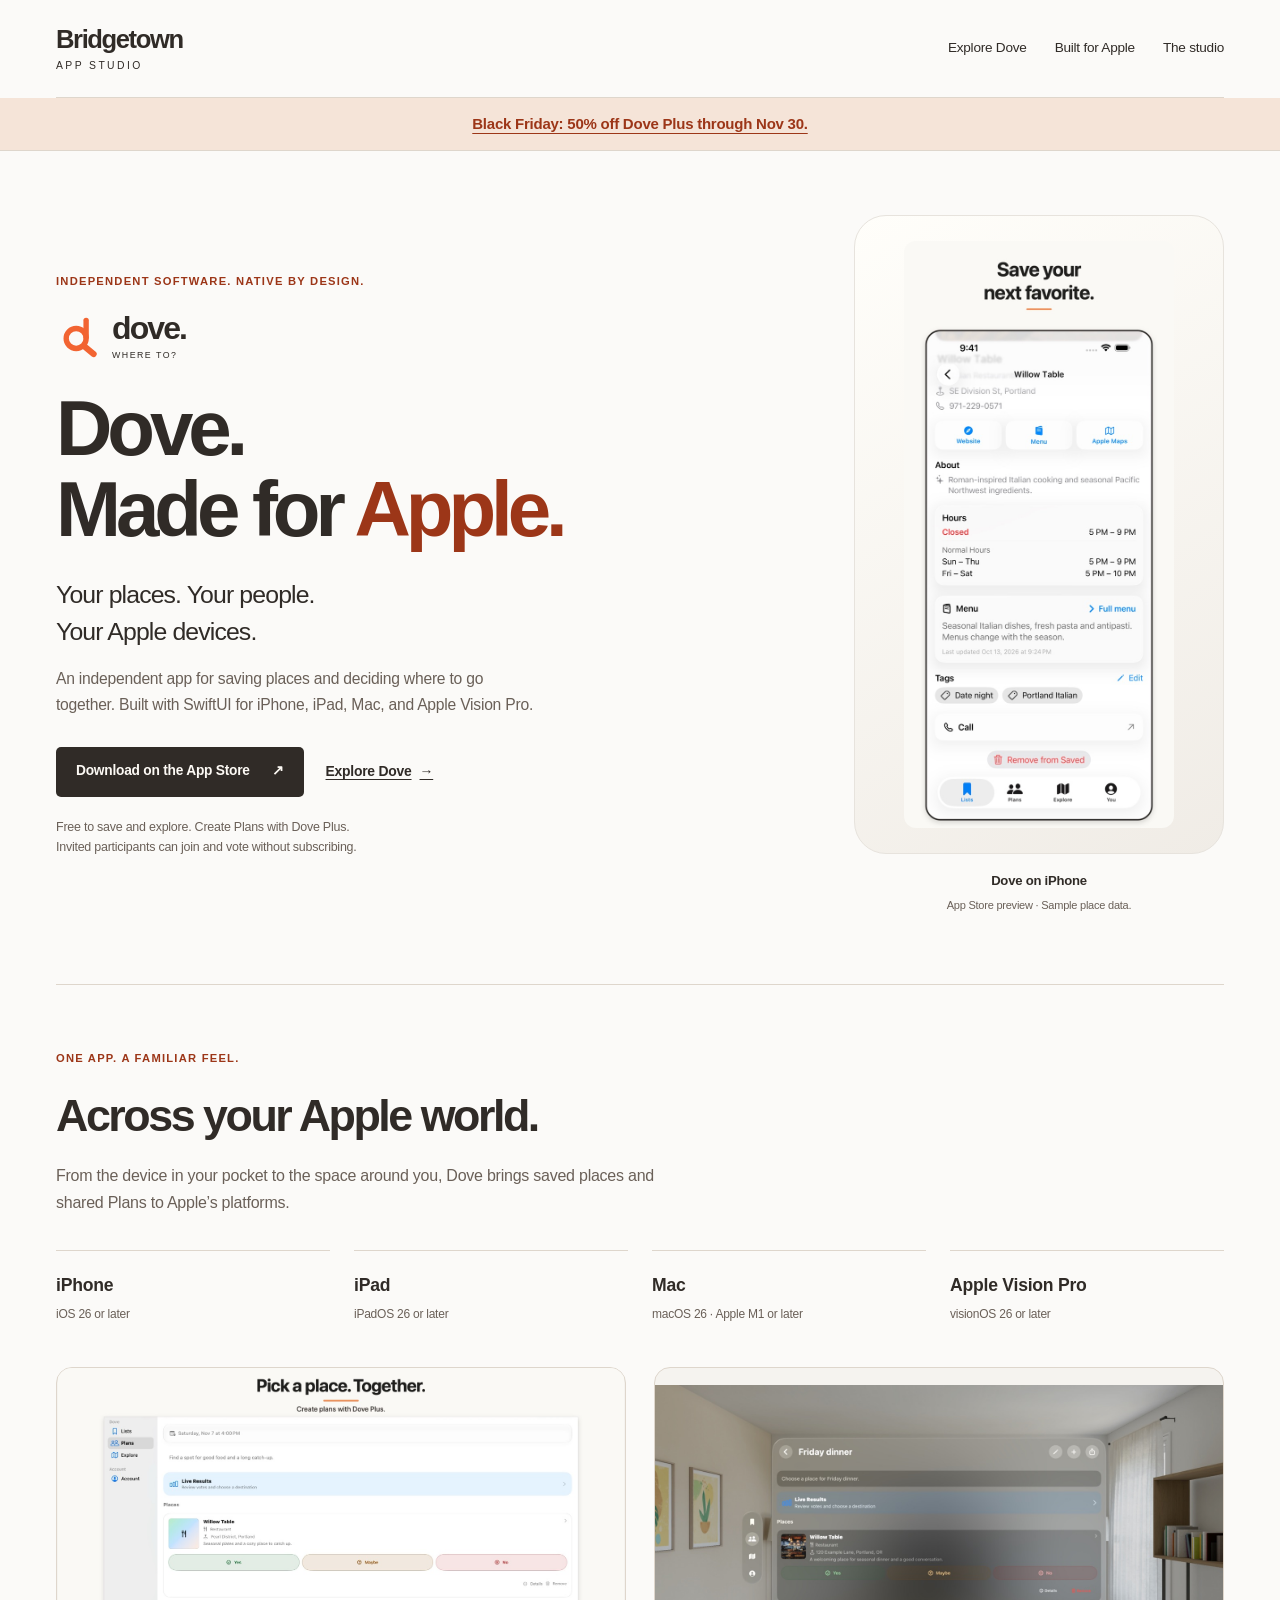
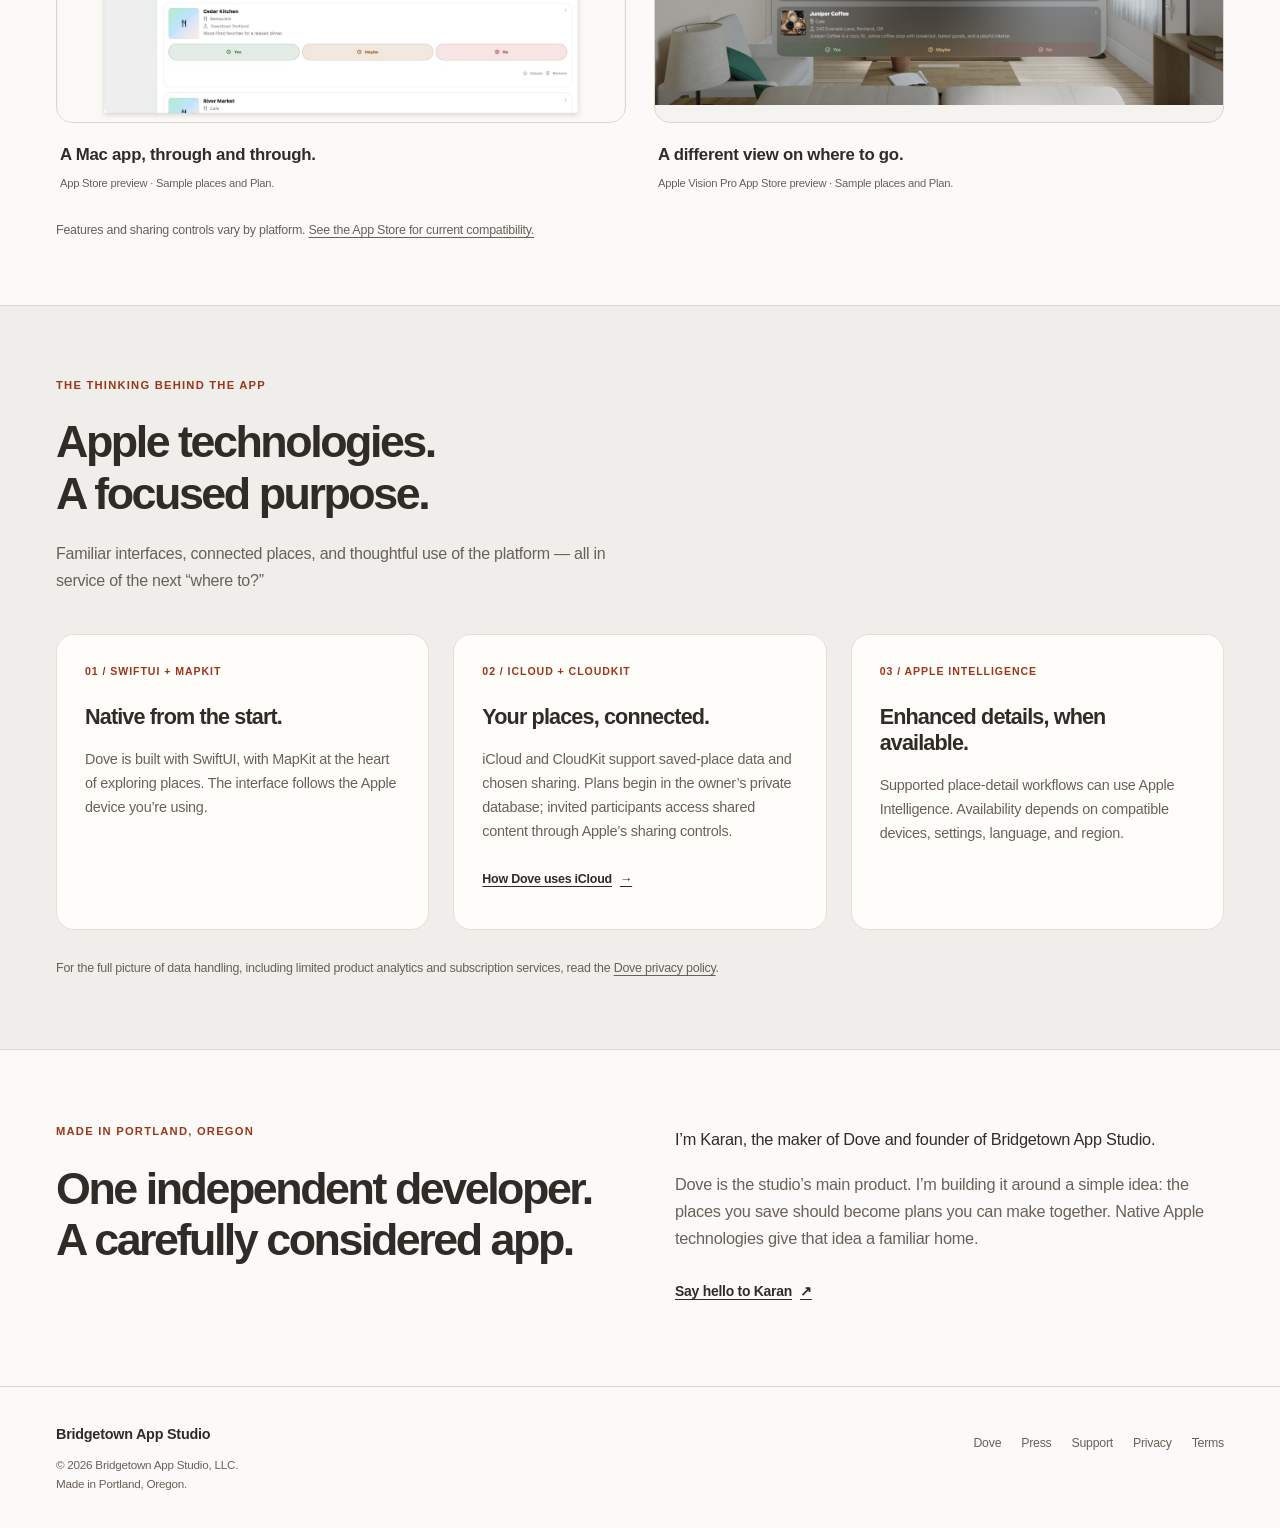
==== commit 9fcdaba6: "Add Dove Black Friday offer page and homepage banner" ====
--- a/index.html
+++ b/index.html
@@ -21,6 +21,9 @@
     <a class="studio-brand" href="/" aria-label="Bridgetown App Studio home">Bridgetown<span>APP STUDIO</span></a>
     <nav aria-label="Main navigation"><a href="/dove/">Explore Dove</a><a href="#built-for-apple">Built for Apple</a><a href="#studio">The studio</a></nav>
   </header>
+  <!-- BLACK FRIDAY BANNER START: remove this block after Nov 30, 2026 Pacific. -->
+  <aside class="seasonal-banner" aria-label="Dove Plus Black Friday offer"><a href="/dove/black-friday/">Black Friday: 50% off Dove Plus through Nov 30.</a></aside>
+  <!-- BLACK FRIDAY BANNER END -->
   <main id="main" tabindex="-1">
     <section class="studio-product-hero wrap" aria-labelledby="hero-title">
       <div class="studio-product-copy">
--- a/assets/site.css
+++ b/assets/site.css
@@ -30,6 +30,11 @@
 .wrap { width: min(1200px, calc(100% - 112px)); margin-inline: auto; }
 .skip-link { position: fixed; top: -100px; left: 16px; z-index: 20; padding: 12px 18px; background: var(--paper); }
 .skip-link:focus { top: 12px; }
+
+/* Seasonal homepage banner: remove with the marked HTML block after the offer. */
+.seasonal-banner { background: var(--peach); border-bottom: 1px solid var(--line); text-align: center; }
+.seasonal-banner a { display: block; padding: 14px 20px; color: var(--rust); font-size: .9375rem; font-weight: 600; }
+.seasonal-banner a:focus-visible { outline-offset: -5px; }
 
 .masthead { display: flex; align-items: center; justify-content: space-between; gap: 24px; padding-block: 25px; border-bottom: 1px solid var(--line); }
 .studio-brand { font-size: 1.6rem; font-weight: 600; line-height: 1.1; letter-spacing: -.055em; text-decoration: none; }
